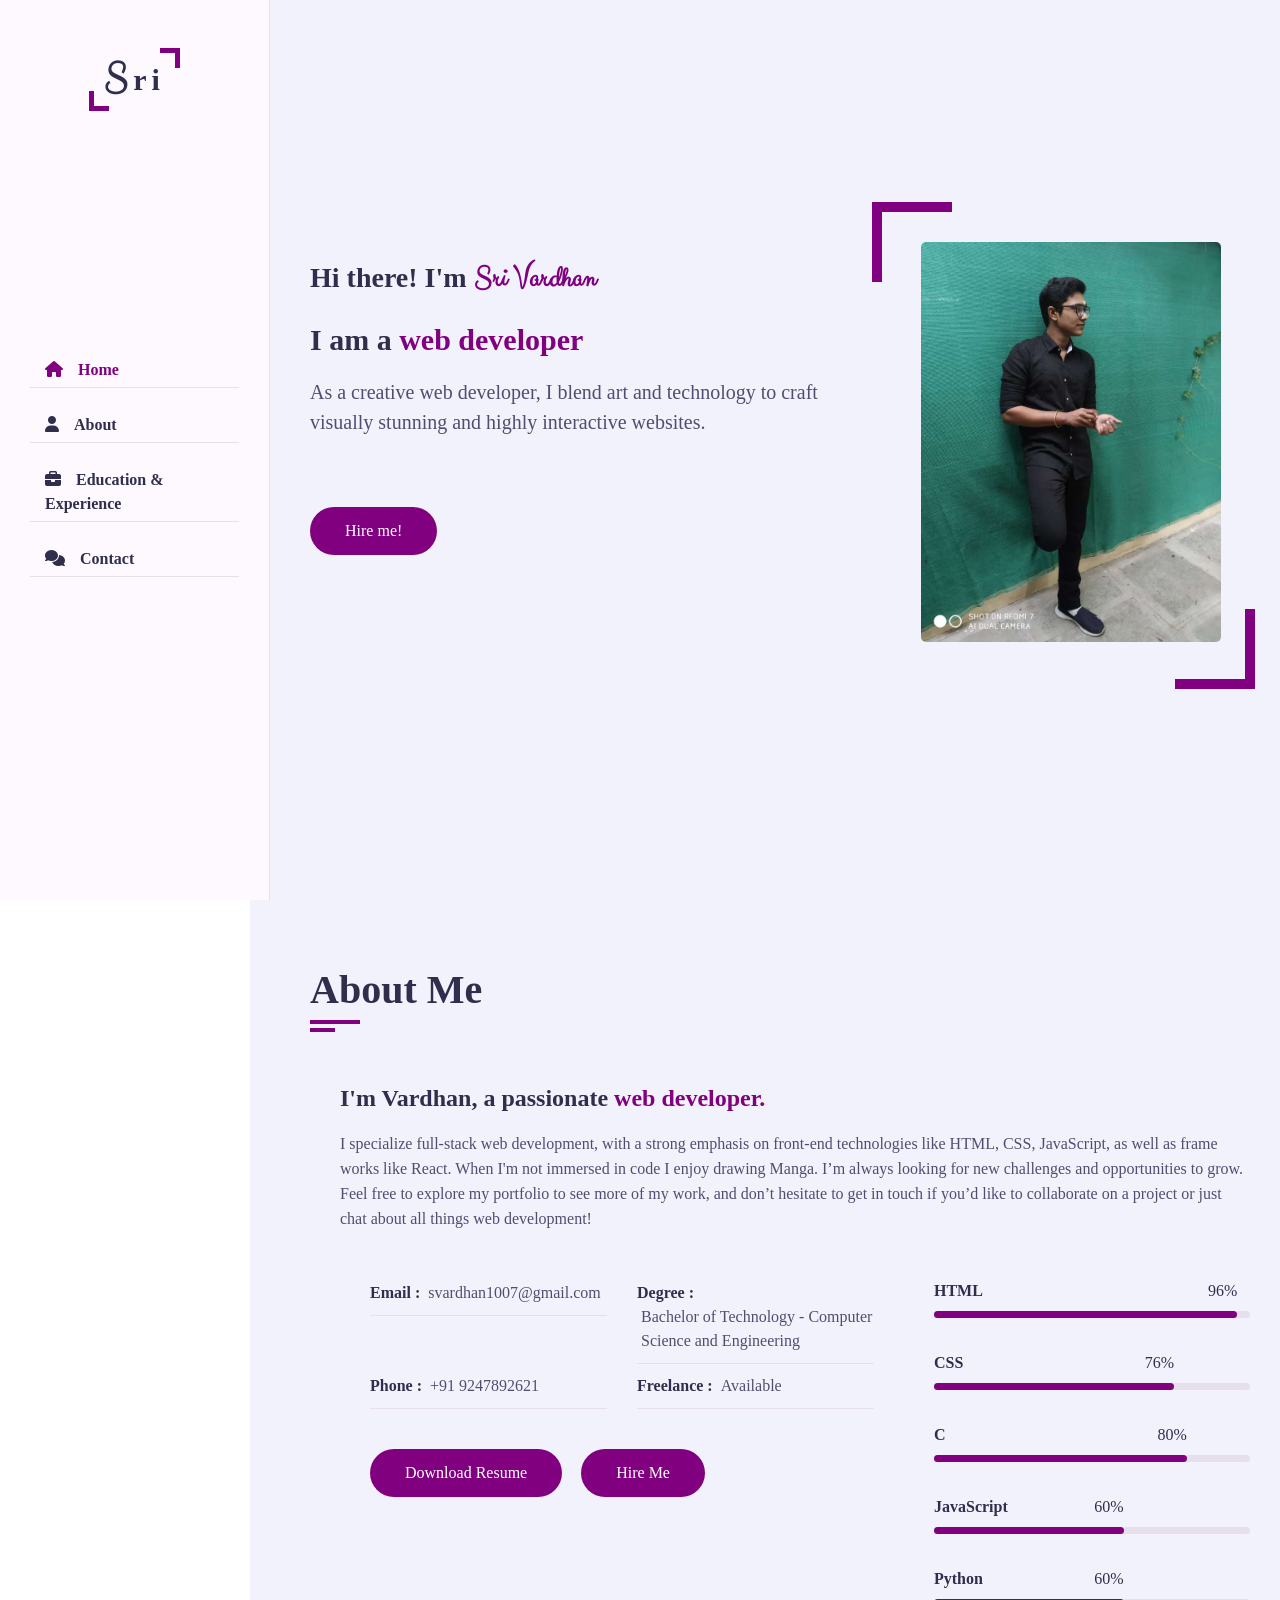
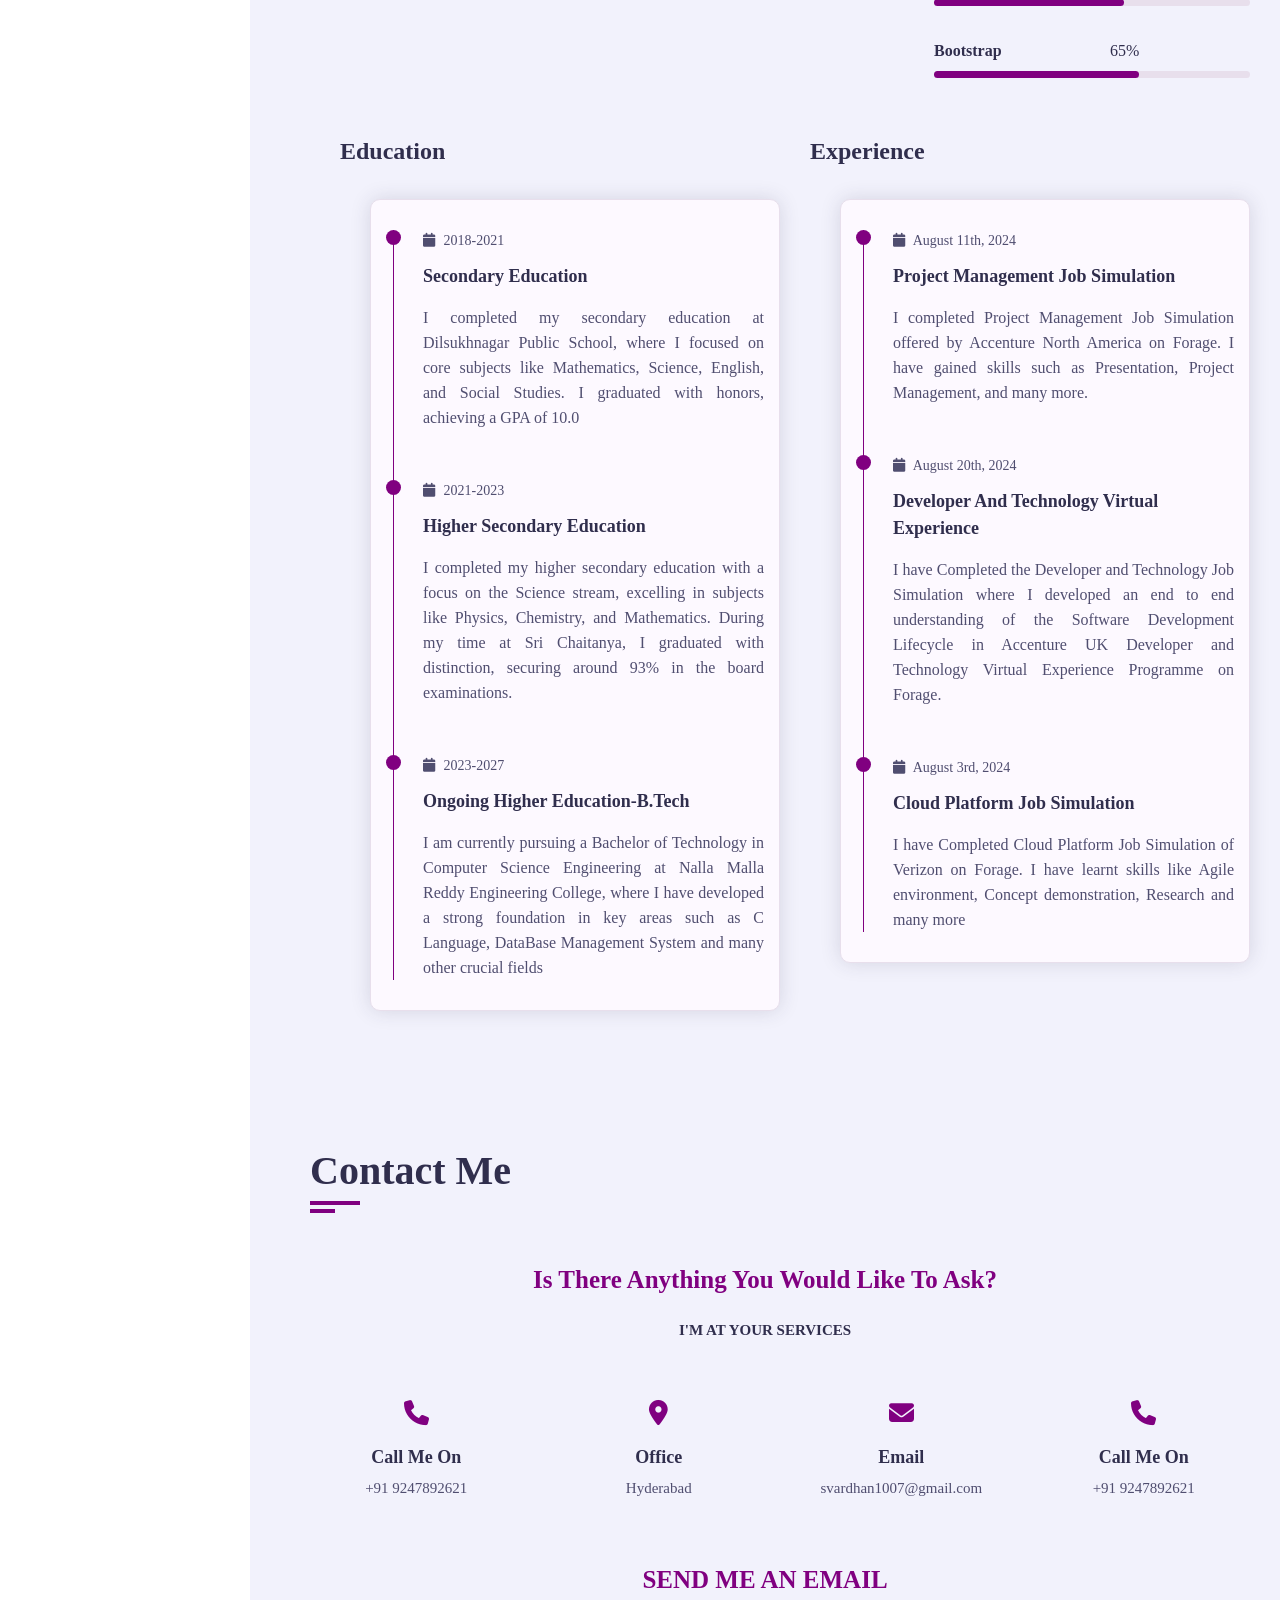
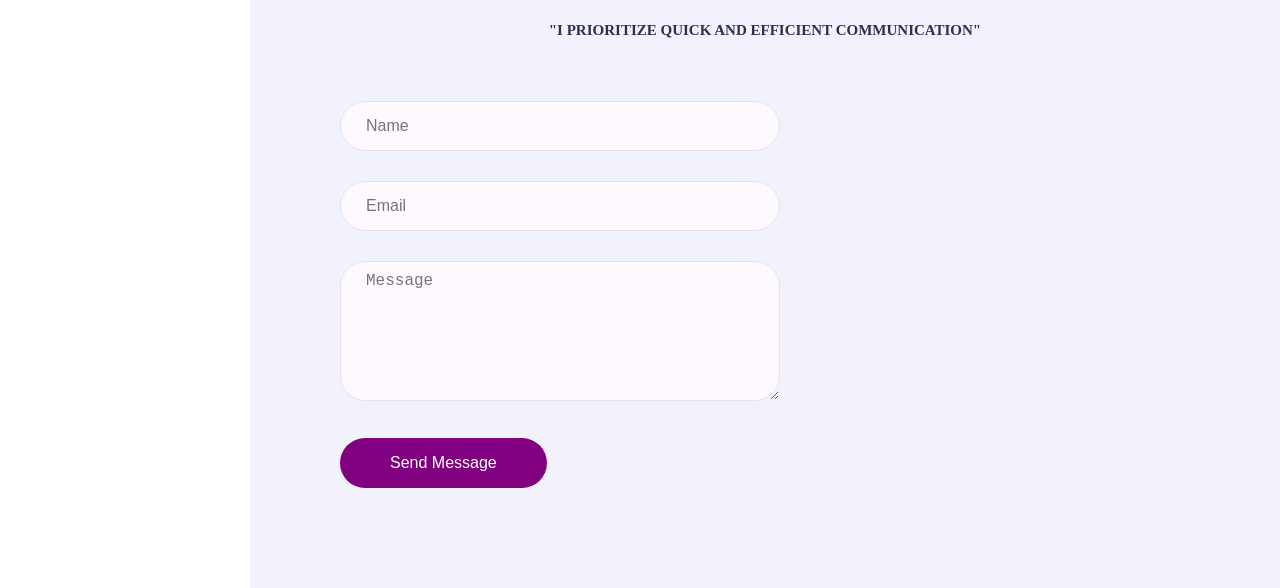
==== index.html @ 0707e0b9 "Update index.html" ====
<!DOCTYPE html>
<html lang="en">
<head>
    <meta charset="UTF-8">
    <meta name="viewport" content="width=device-width, initial-scale=1.0">
    <link rel="stylesheet" href="style.css">
    <link rel="stylesheet" href="color-1.css">
    <link rel="stylesheet" href="style-switcher.css">
    <link rel="stylesheet" href="https://cdnjs.cloudflare.com/ajax/libs/font-awesome/6.6.0/css/all.min.css">
    <title>Document</title>
</head>
<body>
    <div class="main-container">
        <div class="aside">
            <div class="logo">
                <a href="#"><span>S</span>ri</a>
            </div>
            <div class="nav-toggler">
                <span></span>
            </div>
            <ul class="nav">
                <li><a href="#home" class="active"><i class="fa fa-home"></i>Home</a></li>
                <li><a href="about"><i class="fa fa-user"></i>About</a></li>
<!--                 <li><a href="#"><i class="fa fa-list"></i>Services</a></li> -->
                <li><a href="#edu-exp"><i class="fa fa-briefcase"></i>Education & Experience</a></li>
                <li><a href="#contactMe"><i class="fa fa-comments"></i>Contact</a></li>
            </ul>
        </div>
        <div class="main-content">
            <section class="home section ">
                <div class="container">
                    <div class="row">
                        <div class="home-info padd-15">
                            <h3 class="hello">Hi there! I'm <span class="name">Sri Vardhan</span> </h3>
                            <h3 class="my-profession">I am a <span class="typing">web developer</span></h3>
                            <p>As a creative web developer, I blend art and technology to craft visually stunning and highly interactive websites.</p>
                            <a href="#contact" class="btn hire-me">Hire me!</a>
                        </div>
                        <div class="home-img padd-15">
                            <img src="img.jpg.jpeg" alt="">
                        </div>
                    </div>
                </div>
            </section>
            <section class="about section">
                <div class="container">
                    <div class="row">
                        <div class="section-title padd-15">
                            <h2>About Me</h2>
                        </div>
                    </div>
                    <div class="row">
                        <div class="about-content padd-15">
                            <div class="row">
                                <div class="about-text padd-15">
                                    <h3>I'm Vardhan, a passionate <span>web developer.</span></h3> 
                                    <p>I specialize full-stack web development, with a strong emphasis on front-end technologies like HTML, CSS, JavaScript, as well as frame works like React. When I'm not immersed in code I enjoy drawing Manga. I’m always looking for new challenges and opportunities to grow. Feel free to explore my portfolio to see more of my work, and don’t hesitate to get in touch if you’d like to collaborate on a project or just chat about all things web development!</p>
                                </div>
                            </div>
                            <div class="row">
                                <div class="personal-info padd-15">
                                    <div class="row">
                                        <div class="info-item padd-15">
                                            <p>Email : <span>svardhan1007@gmail.com</span></p>
                                        </div>
                                        <div class="info-item padd-15">
                                            <p>Degree : <span>Bachelor of Technology - Computer Science and Engineering</span></p>
                                        </div>
                                        <div class="info-item padd-15">
                                            <p>Phone : <span>+91 9247892621</span></p>
                                        </div>
                                        <div class="info-item padd-15">
                                            <p>Freelance : <span>Available</span></p>
                                        </div>
                                    </div>
                                    <div class="row">
                                        <div class="buttons padd-15">
                                            <a href="#" class="btn">Download Resume</a>
                                            <a href="#contact" class="btn hire-me">Hire Me</a>
                                        </div>
                                    </div>
                                </div>
                                <div class="skills padd-15">
                                    <div class="row">
                                        <div class="skill-item padd-15">
                                            <h5>HTML</h5>
                                            <div class="progress">
                                                <div class="progress-in" style="width: 96%">
                                                    <div class="skill-percent">96%</div>
                                                </div>
                                            </div>
                                        </div>
                                        <div class="skill-item padd-15">
                                            <h5>CSS</h5>
                                            <div class="progress">
                                                <div class="progress-in" style="width: 76%;">
                                                    <div class="skill-percent">76%</div>
                                                </div>
                                            </div>
                                        </div>
                                        <div class="skill-item padd-15">
                                            <h5>C</h5>
                                            <div class="progress">
                                                <div class="progress-in" style="width: 80%;">
                                                    <div class="skill-percent">80%</div>
                                                </div>
                                            </div>
                                        </div>
                                        <div class="skill-item padd-15">
                                            <h5>JavaScript</h5>
                                            <div class="progress">
                                                <div class="progress-in" style="width: 60%;">
                                                    <div class="skill-percent">60%</div>
                                                </div>
                                            </div>
                                        </div>
                                        <div class="skill-item padd-15">
                                            <h5>Python</h5>
                                            <div class="progress">
                                                <div class="progress-in" style="width: 60%;">
                                                    <div class="skill-percent">60%</div>
                                                </div>
                                            </div>
                                        </div>
                                        <div class="skill-item padd-15">
                                            <h5>Bootstrap</h5>
                                            <div class="progress">
                                                <div class="progress-in" style="width: 65%;">
                                                    <div class="skill-percent">65%</div>
                                                </div>
                                            </div>
                                        </div>
                                    </div>
                                </div>
                            </div>
                            <section id = "edu-exp">
                            <div class="row">
                                <div class="education padd-15">
                                    <h3 class="title">Education</h3>
                                    <div class="row">
                                        <div class="timeline-box padd-15">
                                            <div class="timeline shadow-dark">
                                                <div class="timeline-item">
                                                    <div class="circle-dot"></div>
                                                    <h3 class="timeline-date">
                                                        <i class="fa fa-calendar"></i> 2018-2021
                                                    </h3>
                                                    <h4 class="timeline-title"> Secondary Education</h4>
                                                    <p class="timeline-text">
                                                        I completed my secondary education at Dilsukhnagar Public School, where I focused on core subjects like Mathematics, Science, English, and Social Studies. I graduated with honors, achieving a GPA of 10.0
                                                    </p>
                                                </div>
                                                <div class="timeline-item">
                                                    <div class="circle-dot"></div>
                                                    <h3 class="timeline-date">
                                                        <i class="fa fa-calendar"></i> 2021-2023
                                                    </h3>
                                                    <h4 class="timeline-title">Higher Secondary Education</h4>
                                                    <p class="timeline-text">
                                                        I completed my higher secondary education with a focus on the Science stream, excelling in subjects like Physics, Chemistry, and Mathematics. During my time at Sri Chaitanya, I graduated with distinction, securing around 93% in the board examinations.
                                                    </p>
                                                </div>
                                                <div class="timeline-item">
                                                    <div class="circle-dot"></div>
                                                    <h3 class="timeline-date">
                                                        <i class="fa fa-calendar"></i> 2023-2027
                                                    </h3>
                                                    <h4 class="timeline-title">Ongoing Higher Education-B.Tech</h4>
                                                    <p class="timeline-text">I am currently pursuing a Bachelor of Technology in Computer Science Engineering at Nalla Malla Reddy Engineering College, where I have developed a strong foundation in key areas such as C Language, DataBase Management System and many other crucial fields</p>
                                                </div>
                                            </div>
                                        </div>
                                    </div>
                                </div>
                                <div class="experience padd-15">
                                    <h3 class="title">Experience</h3>
                                    <div class="row">
                                        <div class="timeline-box padd-15">
                                            <div class="timeline shadow-dark">
                                                <div class="timeline-item">
                                                    <div class="circle-dot"></div>
                                                    <h3 class="timeline-date">
                                                        <i class="fa fa-calendar"></i> August 11th, 2024
                                                    </h3>
                                                    <h4 class="timeline-title"> Project Management Job Simulation</h4>
                                                    <p class="timeline-text">
                                                        I completed Project Management Job Simulation offered by Accenture North America on Forage. I have gained skills such as Presentation, Project Management, and many more.
                                                    </p>
                                                </div>
                                                <div class="timeline-item">
                                                    <div class="circle-dot"></div>
                                                    <h3 class="timeline-date">
                                                        <i class="fa fa-calendar"></i> August 20th, 2024
                                                    </h3>
                                                    <h4 class="timeline-title"> Developer and Technology Virtual Experience</h4>
                                                    <p class="timeline-text">
                                                        I have Completed the Developer and Technology Job Simulation where I developed an end to end understanding of the Software Development Lifecycle in Accenture UK Developer and Technology Virtual Experience Programme on Forage.
                                                    </p>
                                                </div>
                                                <div class="timeline-item">
                                                    <div class="circle-dot"></div>
                                                    <h3 class="timeline-date">
                                                        <i class="fa fa-calendar"></i> August 3rd, 2024
                                                    </h3>
                                                    <h4 class="timeline-title"> Cloud Platform Job Simulation</h4>
                                                    <p class="timeline-text">
                                                        I have Completed Cloud Platform Job Simulation of Verizon on Forage. I have learnt skills like Agile environment, Concept demonstration, Research and many more
                                                    </p>
                                                </div>
                                            </div>
                                        </div>
                                    </div>
                                </div>
                            </div>
                        </section>
                    </div>
                </div>
            </div>
        </section>
            <section id = "contactMe" class="contact section">
                <div class="container">
                    <div class="row">
                        <div class="section-title padd-15">
                            <h2>Contact Me</h2>
                        </div>
                    </div>
                    <h3 class="contact-title padd-15">Is There Anything You Would Like To Ask?</h3>
                    <h4 class="contact-sub-title padd-15">I'M AT YOUR SERVICES</h4>
                    <div class="row">
                        <div class="contact-info-item">
                            <div class="icon"><i class="fa fa-phone"></i></div>
                            <h4>Call Me On</h4>
                            <p>+91 9247892621</p>
                        </div>
                        <div class="contact-info-item padd-15">
                            <div class="icon"><i class="fa fa-map-marker-alt"></i></div>
                            <h4>Office</h4>
                            <p>Hyderabad</p>
                        </div>
                        <div class="contact-info-item padd-15">
                            <div class="icon"><i class="fa fa-envelope"></i></div>
                            <h4>Email</h4>
                            <p>svardhan1007@gmail.com</p>
                        </div>
                        <div class="contact-info-item padd-15">
                            <div class="icon"><i class="fa fa-phone"></i></div>
                            <h4>Call Me On</h4>
                            <p>+91 9247892621</p>
                        </div>
                    </div>
                    <h3 class="contact-title padd-15">SEND ME AN EMAIL</h3>
                    <h4 class="contact-sub-title padd-15">"I PRIORITIZE QUICK AND EFFICIENT COMMUNICATION"</h4>
                    <div class="row">
                        <div class="contact-form padd-15">
                            <div class="row">
                                <div class="form-item col-6 padd-15">
                                    <div class="form-group">
                                        <input type="text" class="form-control" placeholder="Name">
                                    </div>
                                </div>
                            </div>
                            <div class="row">
                                <div class="form-item col-6 padd-15">
                                    <div class="form-group">
                                        <input type="email" class="form-control" placeholder="Email">
                                    </div>
                                </div>
                            </div>
                            <div class="row">
                                <div class="form-item col-6 padd-15">
                                    <div class="form-group">
                                        <textarea name="" class="form-control" placeholder="Message" id=""></textarea>
                                    </div>
                                </div>
                            </div>
                            <div class="row">
                                <div class="form-item col-6 padd-15">
                                    <button type="submit" class="btn">Send Message</button>
                                </div>
                            </div>
                        </div>
                    </div>
                </div>
            </section>
        </div>
    </div>
<!--     <div class="style-switcher">
        <div class="style-switcher-toggler s-icon">
            <i class="fas fa-cog fa-spin"></i>
        </div>
        <div class="day-night s-icon">
            <i class="fas fa-moon"></i>
        </div>
        <h4>Theme Colors</h4>
        <div class="colors">
            <span class="color-1" onclick="setActiveStyle('color-1')"></span>
            <span class="color-2" onclick="setActiveStyle('color-2')"></span>
            <span class="color-3" onclick="setActiveStyle('color-3')"></span>
            <span class="color-4" onclick="setActiveStyle('color-4')"></span>
            <span class="color-5" onclick="setActiveStyle('color-5')"></span>
        </div>
    </div> -->
</body>
</html>
---- style.css ----
@import url('https://fonts.googleapis.com/css2?family=Clicker+Script&family=Poppins:ital,wght@0,100;0,200;0,300;0,400;0,500;0,600;0,700;0,800;0,900;1,100;1,200;1,300;1,400;1,500;1,600;1,700;1,800;1,900&display=swap');
:root
{
    --bg-black-900: #f2f2fc;
    --bg-black-100:#fdf9ff;
    --bg-black-50:#e8dfec;
    --text-black-900:#302e4d;
    --text-black-700:#504e70;
}
body{
    margin: 0;
    padding: 0;
    line-height: 1.5;
    font-size: 16px;
    font-family: 'poppins' sans-serif;
}
*{
    margin: 0;
    padding: 0;
    outline:none;
    text-decoration: none;
    box-sizing: border-box;
}
::before,::after{
    box-sizing: border-box;
}
ul{
    list-style: none;
}
.section{
    background: var(--bg-black-900);
    min-height: 100vh;
    display: block;
    padding: 0 30px;
    opacity: 1;
}
.hidden{
    display: none !important;
}
.main-content{
    padding-left: 250px;
}
.padd-15{
    padding-left: 15px;
    padding-right: 15px;
}
.container{
    max-width: 1100px;
    width: 100%;
    margin: auto;
}
.section .container{
    padding-top: 60px;
    padding-bottom: 70px;
}
.section-title{
    flex: 0 0 100%;
    max-width: 100%;
    margin-bottom: 60px;
}
.section-title h2{
    font-size: 40px;
    color: var(--text-black-900);
    font-weight: 700;
    position:relative;
}
.section-title h2::before{
    content: '';
    height: 4px;
    width: 50px;
    background-color: var(--skin-color);
    position: absolute;
    top: 100%;
    left: 0;
}
.section-title h2::after{
    content: '';
    height: 4px;
    width: 25px;
    background-color: var(--skin-color);
    position: absolute;
    top: 100%;
    left: 0;
    margin-top: 8px;

}
.row{
    display: flex;
    flex-wrap: wrap;
    margin-left: 15px;
    margin-right: -15px;
    position: relative;
}
.btn{
    font-size: 16px;
    font-weight: 500;
    padding: 12px 35px;
    color: white;
    border-radius: 40px;
    display: inline-block;
    white-space: nowrap;
    border: none;
    background: var(--skin-color);
    transition: all 0.3s ease;
}
.btn:hover{
    transform: scale(1.05);
}
.shadow-dark{
    box-shadow: 0 0 20px rgba(48,46,77 ,0.15);
}
.aside{
    width: 270px;
    background: var(--bg-black-100);
    position: fixed;
    left: 0;
    top: 0;
    padding: 30px;
    height: 100%;
    border-right: 1px solid var(--bg-black-50);
    display: flex;
    justify-content: center;
    align-items: center;
    z-index: 10;
}
.aside .logo{
    position: absolute;
    top: 50px;
    font-size: 30px;
    text-transform: capitalize;
}
.aside .logo a{
    color: var(--text-black-900);
    font-weight: 700;
    padding: 15px 15px;
    font-size: 30px;
    letter-spacing: 5px;
    position: relative;
}
.aside .logo a span{
    font-family: 'Clicker Script',cursive;
    font-size: 40px;
}
.aside .logo a::before{
    content: '';
    position: absolute;
    width: 20px;
    height: 20px;
    border-bottom: 5px solid var(--skin-color);
    border-left: 5px solid var(--skin-color);
    bottom: 0;    
    left: 0;
}
.aside .logo a::after{
    content: '';
    position: absolute;
    width: 20px;
    height: 20px;
    border-top: 5px solid var(--skin-color);
    border-right: 5px solid var(--skin-color);
    top: 0;    
    right: 0;
}
.aside .nav-toggler{
    height: 40px;
    width: 45px;
    border: 1px solid var(--bg-black-50);
    cursor: pointer;
    position: fixed;
    left: 300px;
    top: 20px;
    border-radius: 5px;
    background: var(--bg-black-100);
    display: none;
    align-items: center;
    justify-content: center;
}
.aside .nav-toggler span
{
    height: 2px;
    width: 18px;
    background: var(--skin-color);
    display: inline-block;
    position: relative;
}
.aside .nav-toggler span::before{
    content: '';
    height: 2px;
    width: 18px;
    background: var(--skin-color);
    position: absolute;
    top: -6px;
    left: 0;
}
.aside .nav-toggler span::after{
    content: '';
    height: 2px;
    width: 18px;
    background: var(--skin-color);
    position: absolute;
    top: 6px;
    left: 0;
}
.aside .nav{
    margin-top: 50px;
}
.aside .nav li{
    margin-bottom: 20px;
    display: block;
}
.aside .nav li a{
    font-size: 16px;
    font-weight: 600;
    display:block;
    border-bottom: 1px solid var(--bg-black-50);
    color: var(--text-black-900);
    padding: 5px 15px;
}
.aside .nav li a.active{
    color: var(--skin-color);
}
.aside .nav li a i{
    margin-right: 15px;
}
.home{
    min-height: 100vh;
    display: flex;
    color: var(--text-black-900);
}
.home .home-info{
    flex: 0 0 60%;
    max-width: 60%;
}
h3.hello{
    font-size: 28px;
    margin: 15px 0;
}
h3.hello span{
    font-family: 'Clicker Script' , cursive;
    font-size: 30px;
    font-weight: 700;
    color: var(--skin-color);
}
h3.my-profession{
    font-size: 30px;
    margin: 15px 0;
}
.typing{
    color: var(--skin-color);
}
.home-info p{
    margin-bottom: 70px;
    font-size: 20px;
    color: var(--text-black-700);
}
.home .home-img{
    flex: 0 0 40%;
    max-width: 40%;
    text-align: center;
    position: relative;
}
.home-img::after{
    content: '';
    position: absolute;
    height: 80px;
    width: 80px;
    border-bottom: 10px solid var(--skin-color);
    border-right: 10px solid var(--skin-color);
    right: 10px;
    bottom:-40px;
}
.home-img::before{
    content: '';
    position: absolute;
    height: 80px;
    width: 80px;
    border-top: 10px solid var(--skin-color);
    border-left: 10px solid var(--skin-color);
    left: -5px;
    top:-40px;
}
.home .home-img img{
    margin: auto;
    border-radius: 5px;
    height: 400px;
}
.about .about-content{
    flex: 0 0 100%;
    max-width: 100%;
}
.about .about-content .about-text{
    flex: 0 0 100%;
    max-width: 100%;    
}
.about .about-content .about-text h3{
    font-size: 24px;
    margin-bottom: 15px;
    font-weight: 700;
    color: var(--text-black-900);
}
.about .about-content .about-text h3 span{
    color: var(--skin-color);
}
.about .about-content .about-text p{
    font-size: 16px;
    line-height: 25px;
    color: var(--text-black-700);
}
.about .about-content .personal-info{
    flex: 0 0 60%;
    max-width: 60%;
    margin-top: 40px;
}
.about .about-content .personal-info .info-item{
    flex: 0 0 50%;
    max-width: 50%;
}
.about .about-content .personal-info .info-item p{
    font-weight: 600;
    padding: 10px 0;
    font-size: 16px;
    color: var(--text-black-900);
    border-bottom: 1px solid var(--bg-black-50);
}
.about .about-content .personal-info .info-item p span{
    font-weight: 400;
    color: var(--text-black-700);
    margin-left: 4px;
    display: inline-block;
}
.about .about-content .personal-info .buttons{
    margin-top: 30px;
}
.about .about-content .personal-info .buttons .btn{
    margin-right: 15px;
    margin-top: 10px;
}
.about .about-content .skills{
    flex: 0 0 40%;
    max-width: 40%;
    margin-top: 40px;
}
.about .about-content .skills .skill-item{
    flex: 0 0 100%;
    max-width: 100%;
}
.about .about-content .skills .skill-item h5{
    line-height: 40px;
    font-weight: 600;
    font-size: 16px;
    color: var(--text-black-900);
    text-transform: capitalize;
}
.about .about-content .skills .skill-item .progress{
    background-color: var(--bg-black-50);
    height: 7px;
    border-radius: 4px;
    width: 100%;
    position: relative;
} 
.about .about-content .skills .skill-item{
    margin-bottom: 25px;
}.about .about-content .skills .skill-item .progress .progress-in{
    position: absolute;
    left: 0;
    top: 0;
    height: 100%;
    border-radius: 4px;
    background-color: var(--skin-color);
}
.about .about-content .skills .skill-item .skill-percent{
    position:absolute;
    right: 0;
    color: var(--text-black-900);
    top: -40px;
    font-weight: 400;
    line-height: 40px;
}
.about .about-content .education,
.about .about-content .experience{
    flex: 0 0 50%;
    max-width: 50%;
    margin-top: 30px;
}
.about .about-content h3.title{
    font-size: 24px;
    margin-bottom: 30px;
    font-weight: 700;
    color: var(--text-black-900);
}
.about .about-content .timeline-box{
    flex: 0 0 100%;
    max-width: 100%;
}
.about .about-content .timeline{
    background-color: var(--bg-black-100);
    padding: 30px 15px;
    border: 1px solid var(--bg-black-50);
    border-radius: 10px;
    width: 100%;
    position: relative;
}
.about .about-content .timeline .timeline-item{
    position: relative;
    padding-left: 37px;
    padding-bottom: 50px;
}
.about .about-content .timeline .timeline-item:last-child{
    padding-bottom: 0;
}
.about .about-content .timeline .timeline-item::before{
    content:'';
    width: 1px;
    position: absolute;
    height:100%;
    left: 7px;
    top: 0;
    background-color: var(--skin-color);
}
.about .about-content .timeline .circle-dot{
    position: absolute;
    left: 0;
    top: 0;
    height: 15px;
    width: 15px;
    border-radius: 50%;
    background-color: var(--skin-color);
}
.about .about-content .timeline .timeline-date{
    font-weight: 400;
    font-size: 14px;
    margin-bottom: 12px;
    color: var(--text-black-700);
}
.about .about-content .timeline .timeline-date .fa{
    margin-right: 5px;
}
.about .about-content .timeline .timeline-title{
    font-weight: 700;
    font-size: 18px;
    margin-bottom: 15px;
    text-transform: capitalize;
    color: var(--text-black-900);
}
.about .about-content .timeline .timeline-text{
    line-height: 25px;
    font-size: 16px;
    text-align: justify;
    color: var(--text-black-700);
}
.contact-title{
    color: var(--skin-color);
    text-align: center;
    font-size: 25px;
    margin-bottom: 20px;
}
.contact-sub-title{
    color: var(--text-black-900);
    text-align: center;
    font-size: 15px;
    margin-bottom: 60px;
}
.contact .contact-info-item{
    flex: 0 0 25%;
    max-width: 25%;
    text-align: center;
    margin-bottom: 60px;
}
.contact .contact-info-item .icon{
    display: inline-block;
}
.contact .contact-info-item .icon .fa{
    font-size: 25px;
    color: var(--skin-color);
}
.contact .contact-info-item h4{
    font-size: 18px;
    font-weight: 700;
    color: var(--text-black-900);
    text-transform: capitalize;
    margin: 15px 0 5px;
}
.contact .contact-info-item p{
    font-size: 15px;
    line-height: 25px;
    color: var(--text-black-700);
}
.contact .contact-form{
    flex: 0 0 100%;
    max-width: 100%;
}
.contact .contact-form .col-6{
    flex: 0 0 50%;
    max-width: 50%;
}
.contact .contact-form .col-12{
    flex: 0 0 100%;
    max-width: 100%;
    background: red;
}
.contact .contact-form .form-item{
    margin-bottom: 30px;
}
.contact .contact-form .form-item .form-control{
    width: 100%;
    height: 50px;
    border-radius: 25px;
    background: var(--bg-black-100);
    border: 1px solid var(--bg-black-50);
    padding: 10px 25px;
    font-size: 16px;
    color: var(--text-black-700);
    transition: all 0.3s ease;
}
.contact .contact-form .form-item .form-control:focus{
    box-shadow: 0 0 2px rgba(33, 33, 41, 0.15);
}
.contact .contact-form .form-item textarea.form-control{
    height: 140px;
}
.contact .contact-form .btn{
    height: 50px;
    padding: 0 50px;
}
@media(max-width:1199px)
{
    .aside
    {
        left: -270px;
    }
    .main-content
    {
        padding-left: 0;
    }
    .about .about-content .personal-info .info-item p span
    {
        display: block;
        margin-left: 0;
    }
}
@media(max-width:991px)
{
    .contact .contact-info-item,
    .home .home-info
    {
        flex: 0 0 100%;
        max-width: 100%;
    }

    .home .home-img
    {
        display: none;
    }
}
@media (max-width:767px)
{
    .contact .contact-form .col-6,
    .contact .contact-info-item,
    .about .about-content .education,
    .about .about-content .experience,
    .about .about-content .skills,
    .about .about-content .personal-info
    {
        flex: 0 0 100%;
        max-width: 100%;
    }
}
---- color-1.css ----
:root{
    --skin-color: purple;
}
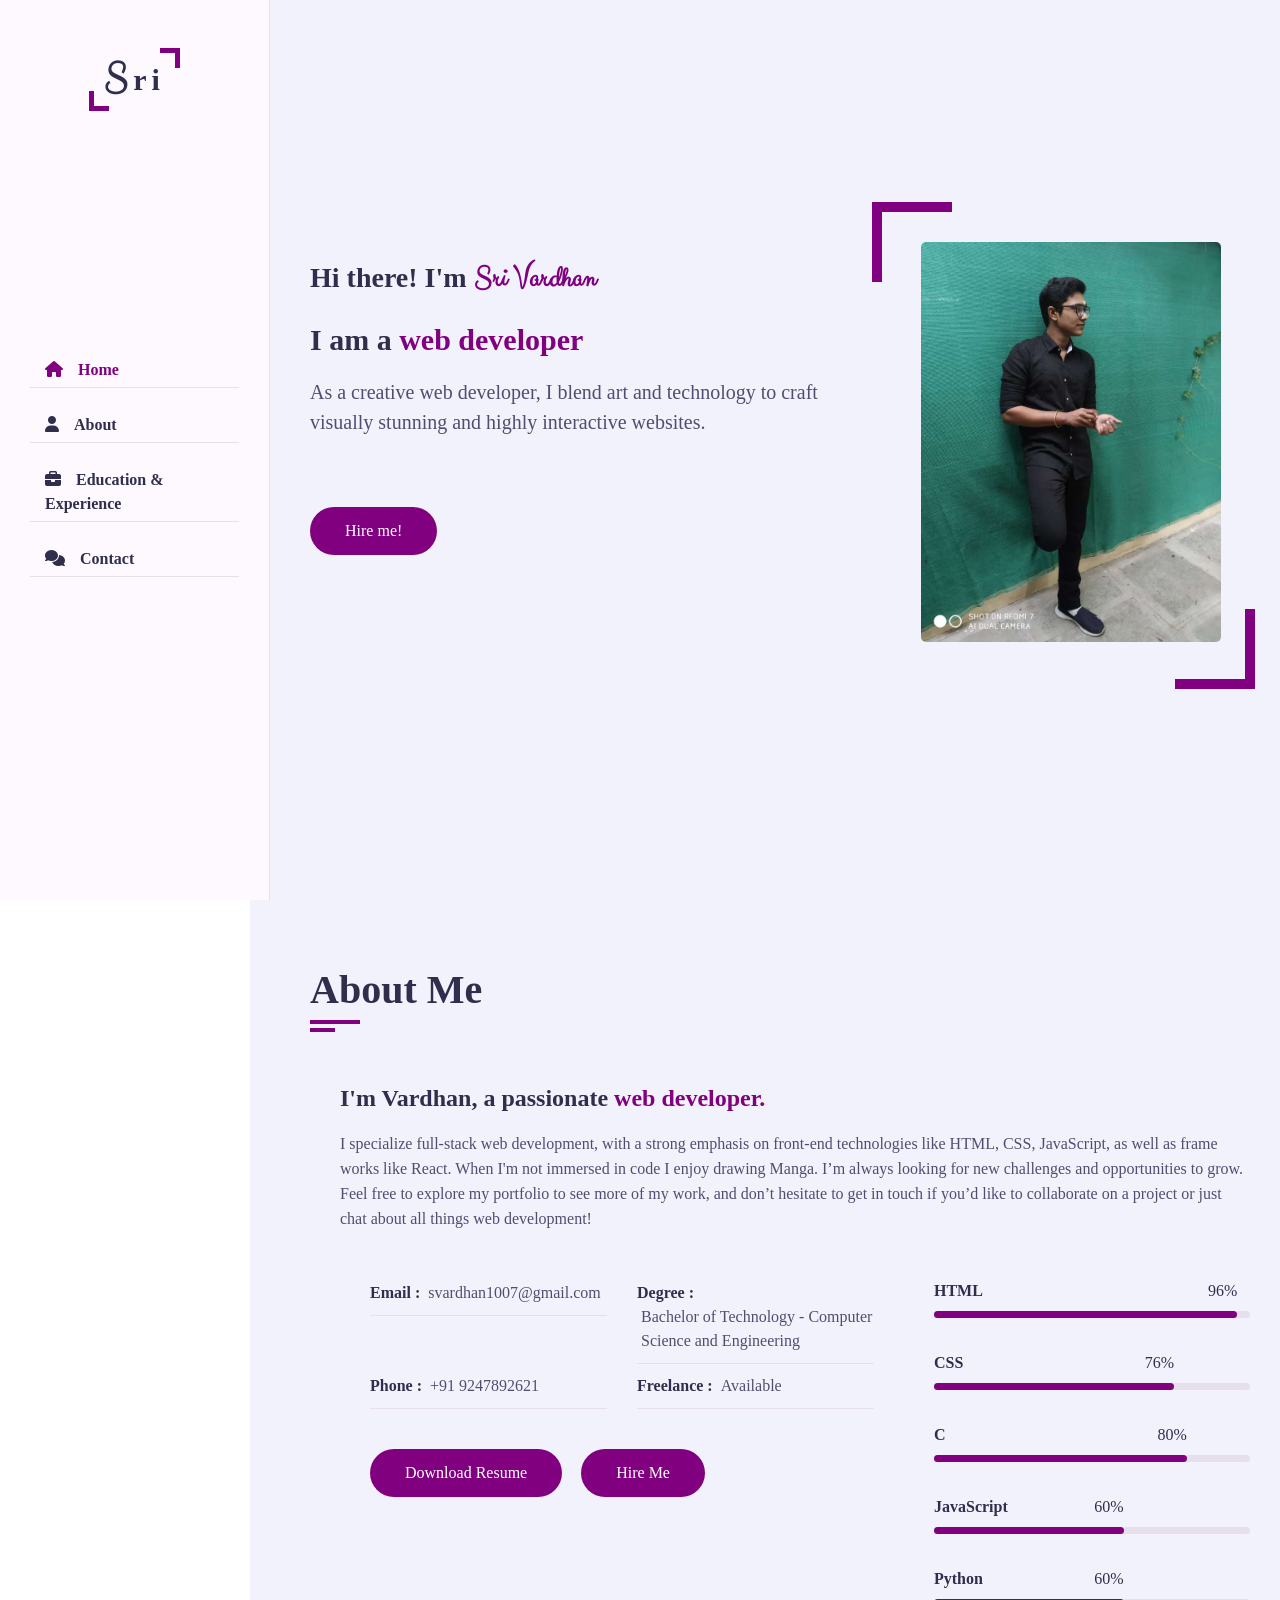
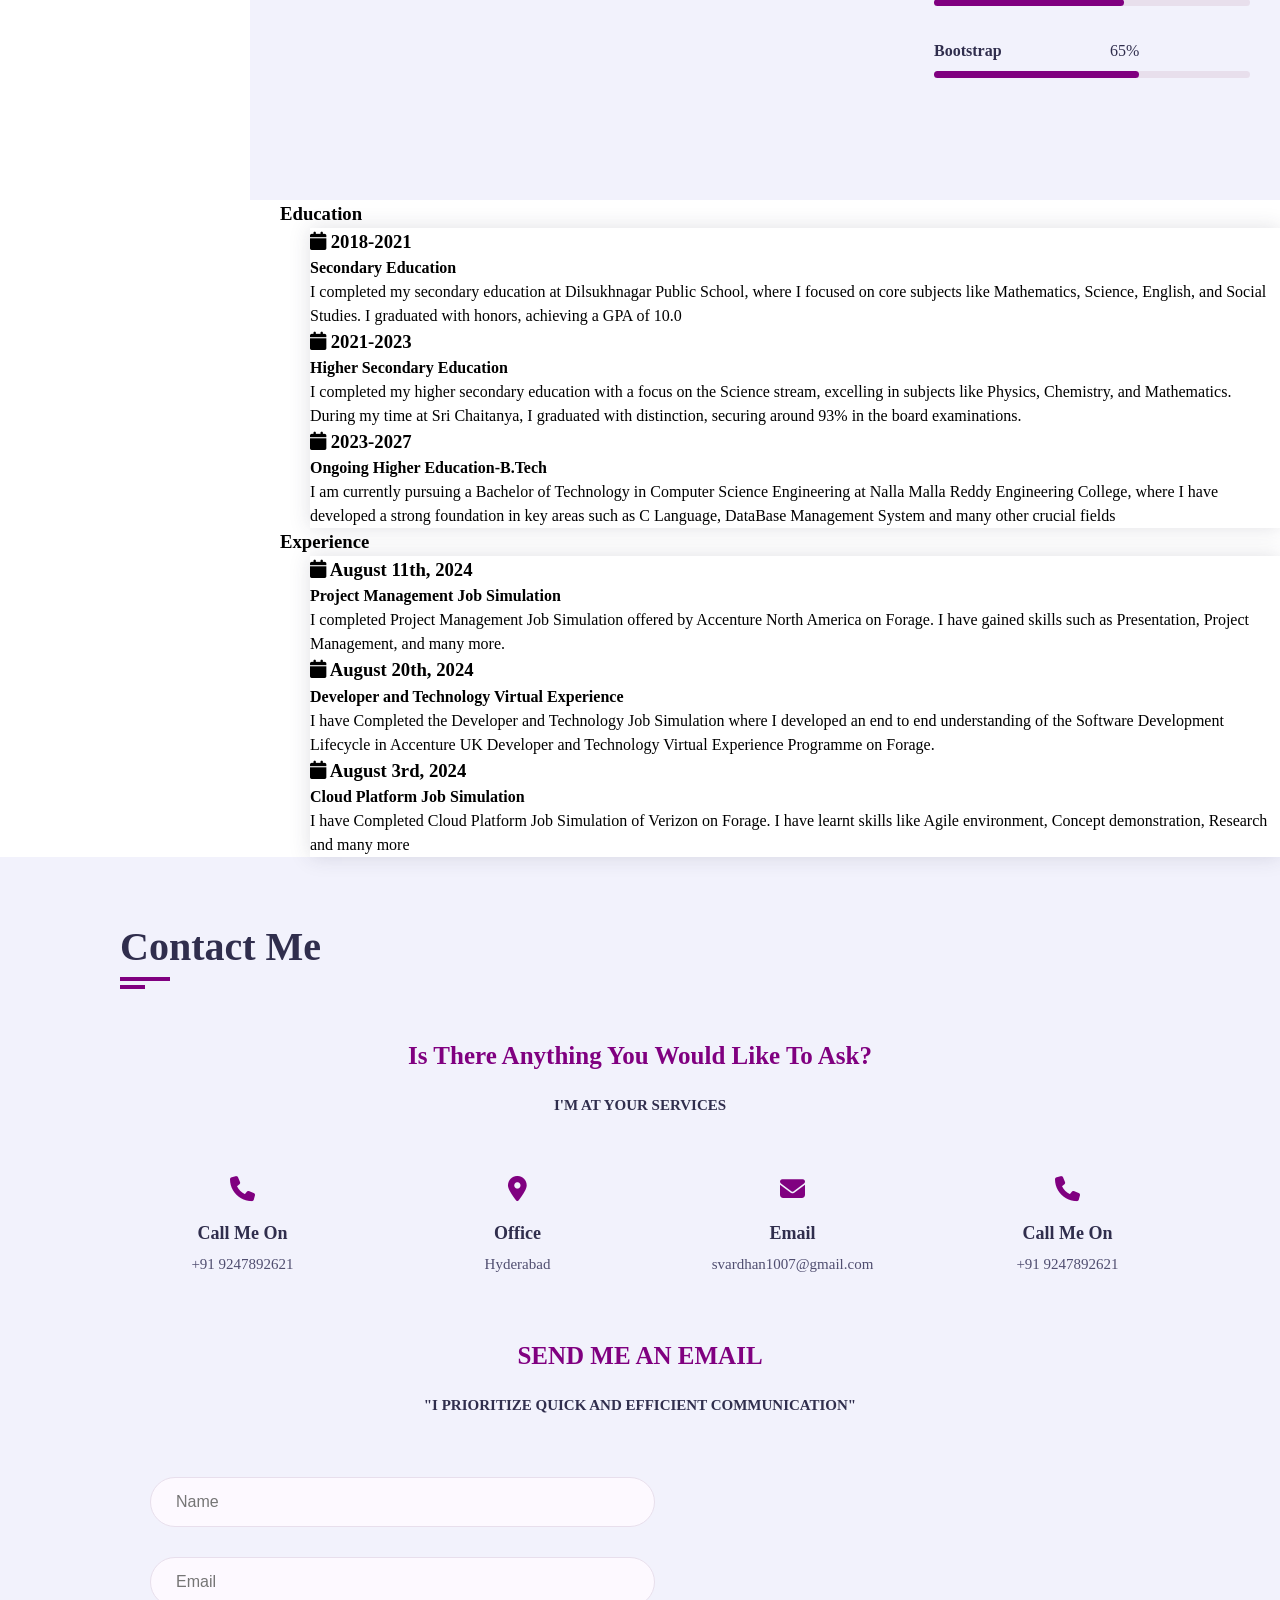
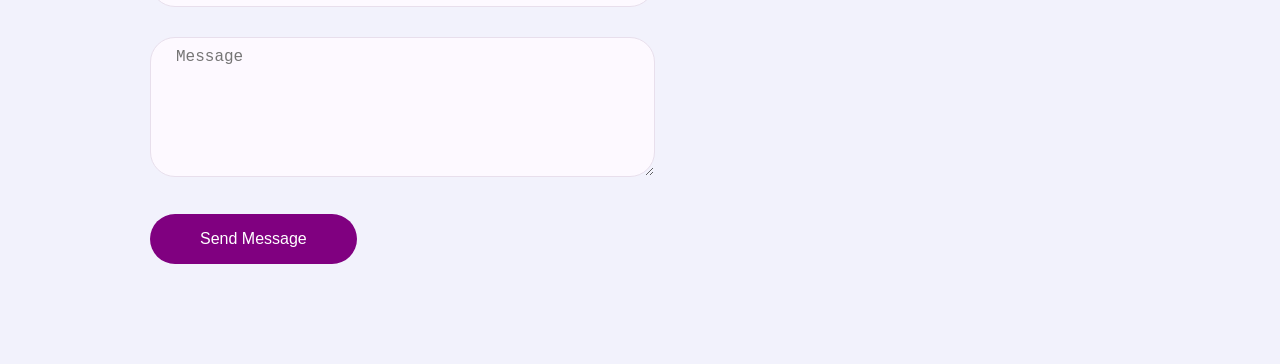
==== commit 5d40c146: "Update index.html" ====
--- a/index.html
+++ b/index.html
@@ -27,7 +27,7 @@
             </ul>
         </div>
         <div class="main-content">
-            <section class="home section ">
+            <section id = "home" class="home section ">
                 <div class="container">
                     <div class="row">
                         <div class="home-info padd-15">
@@ -42,7 +42,7 @@
                     </div>
                 </div>
             </section>
-            <section class="about section">
+            <section id = "about" class="about section">
                 <div class="container">
                     <div class="row">
                         <div class="section-title padd-15">
@@ -133,6 +133,7 @@
                                     </div>
                                 </div>
                             </div>
+                        </section>
                             <section id = "edu-exp">
                             <div class="row">
                                 <div class="education padd-15">
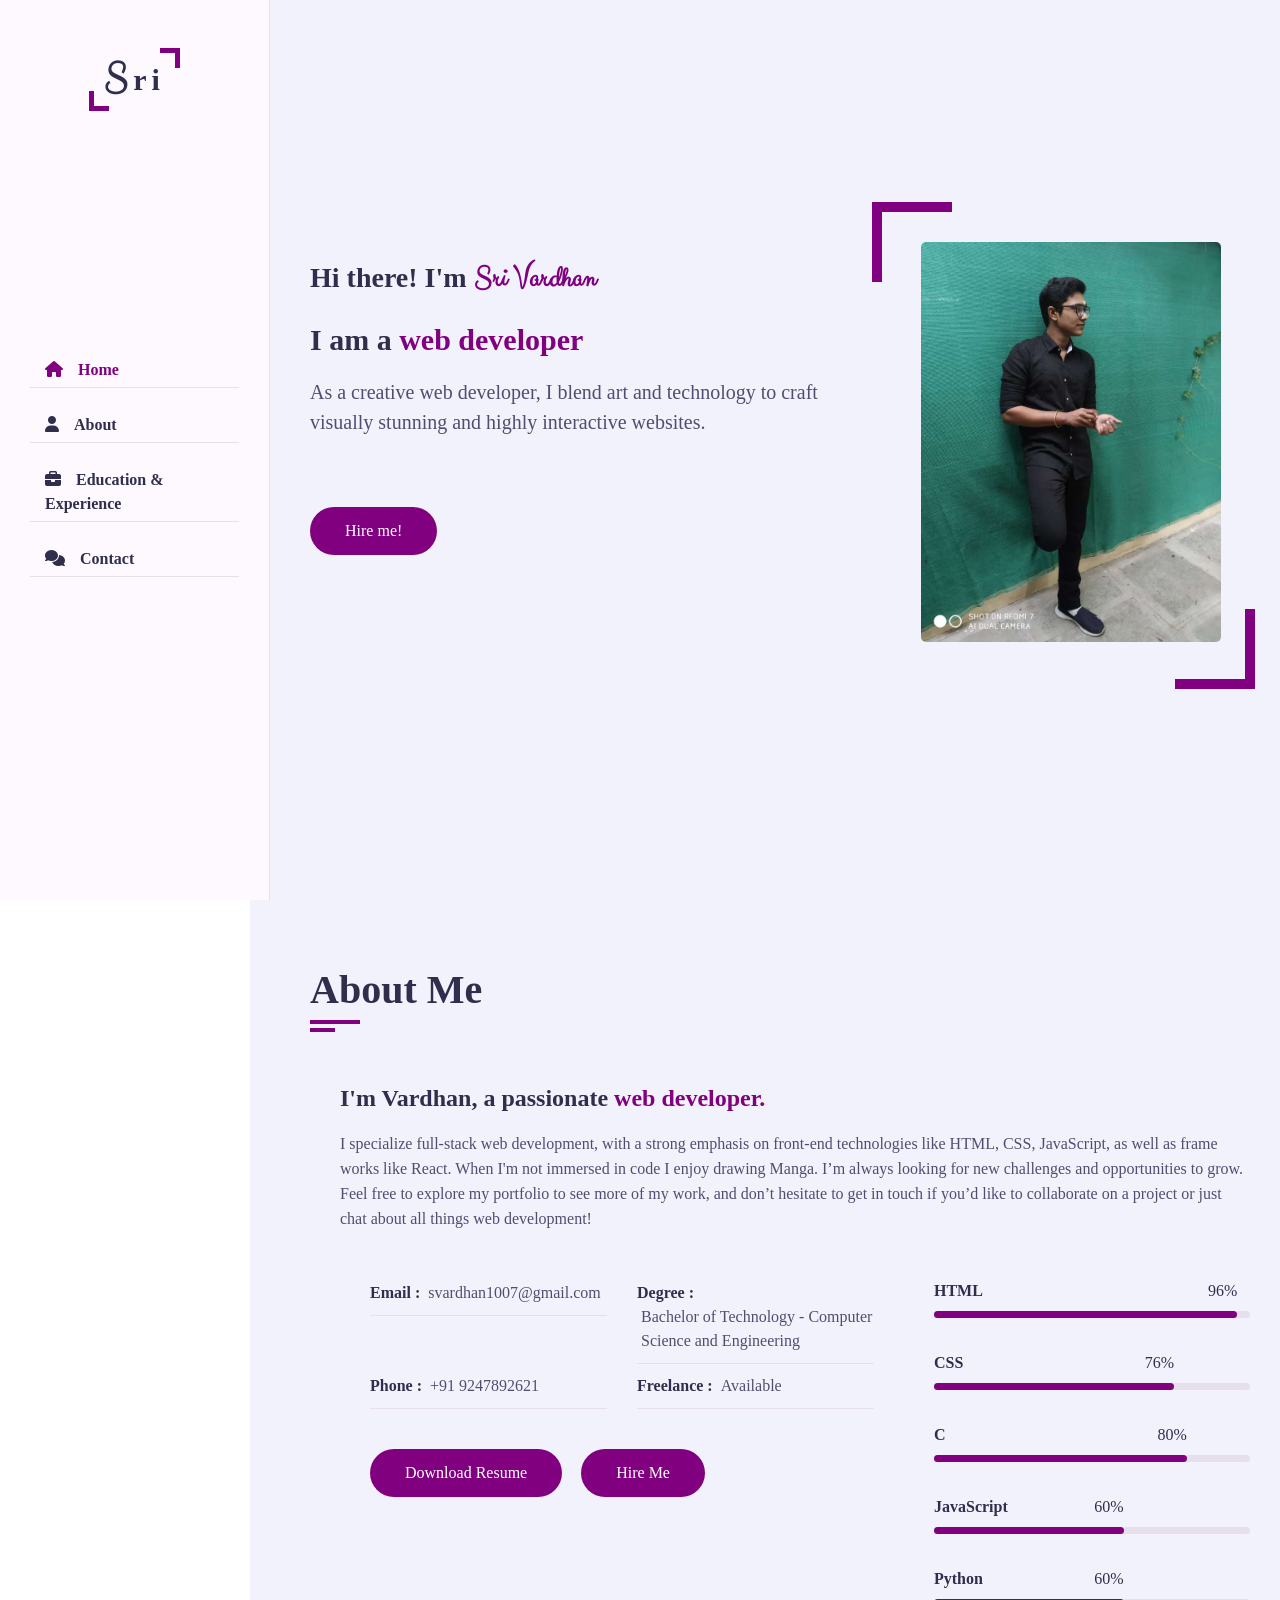
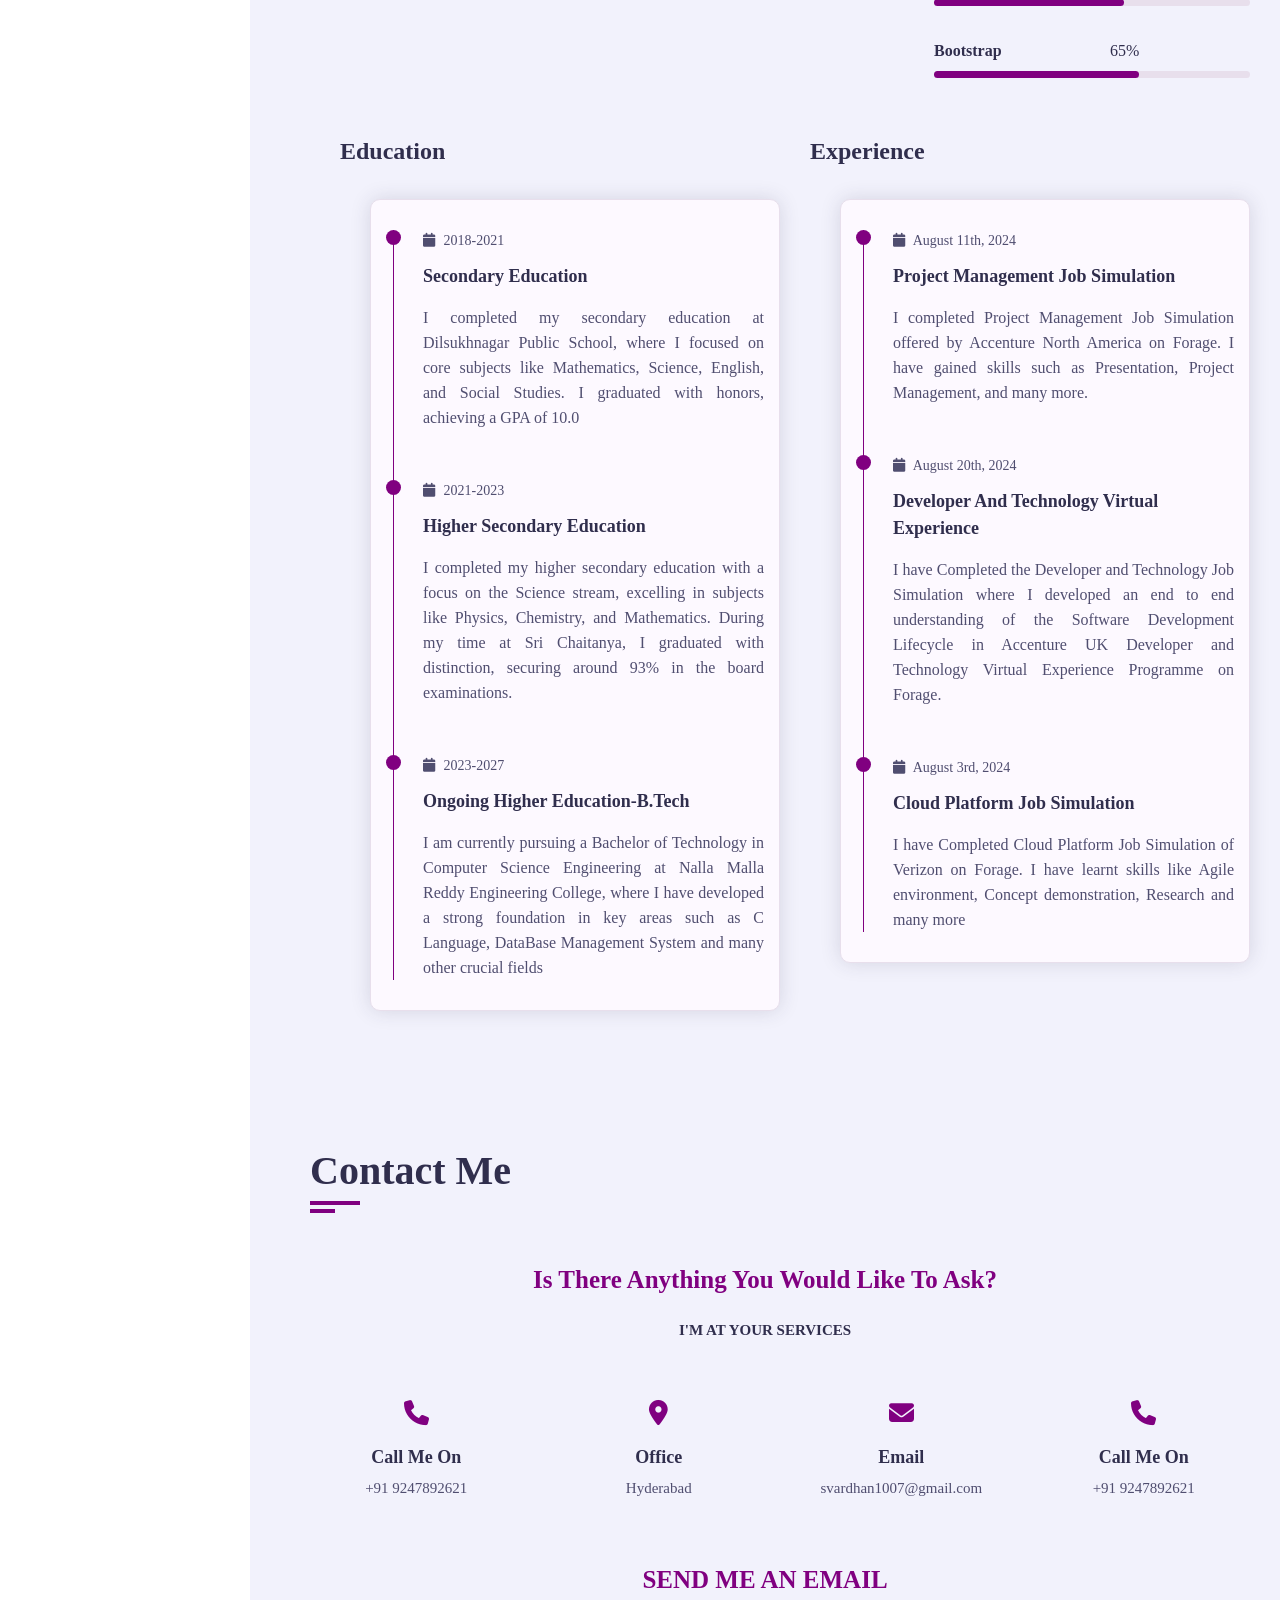
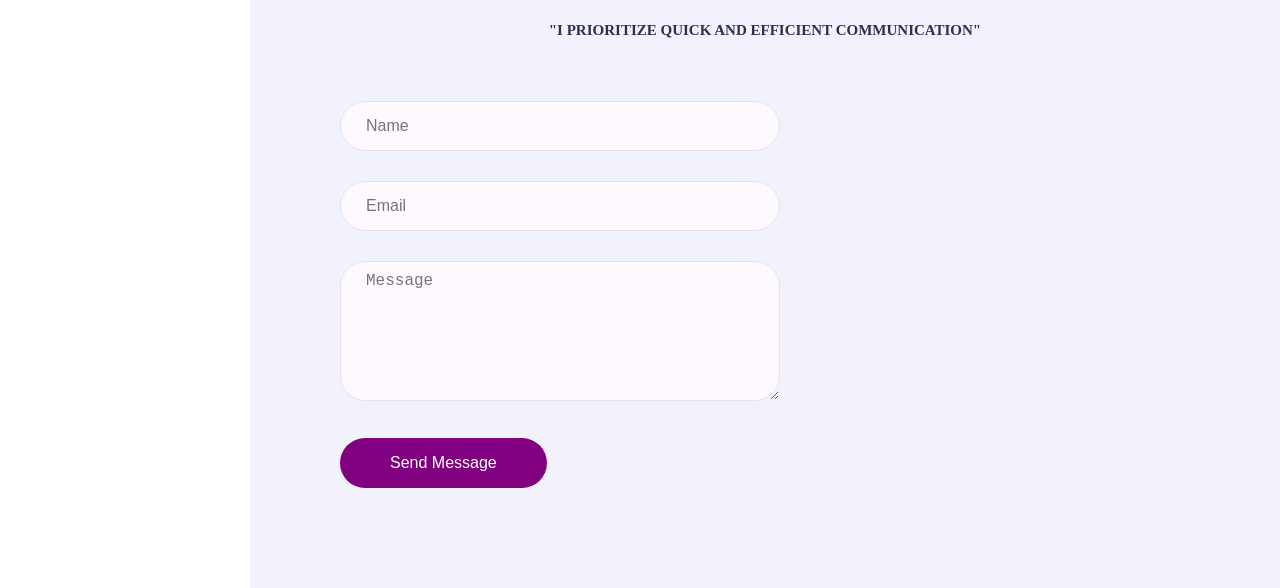
==== commit b6f6ef38: "Update index.html" ====
--- a/index.html
+++ b/index.html
@@ -133,7 +133,6 @@
                                     </div>
                                 </div>
                             </div>
-                        </section>
                             <section id = "edu-exp">
                             <div class="row">
                                 <div class="education padd-15">
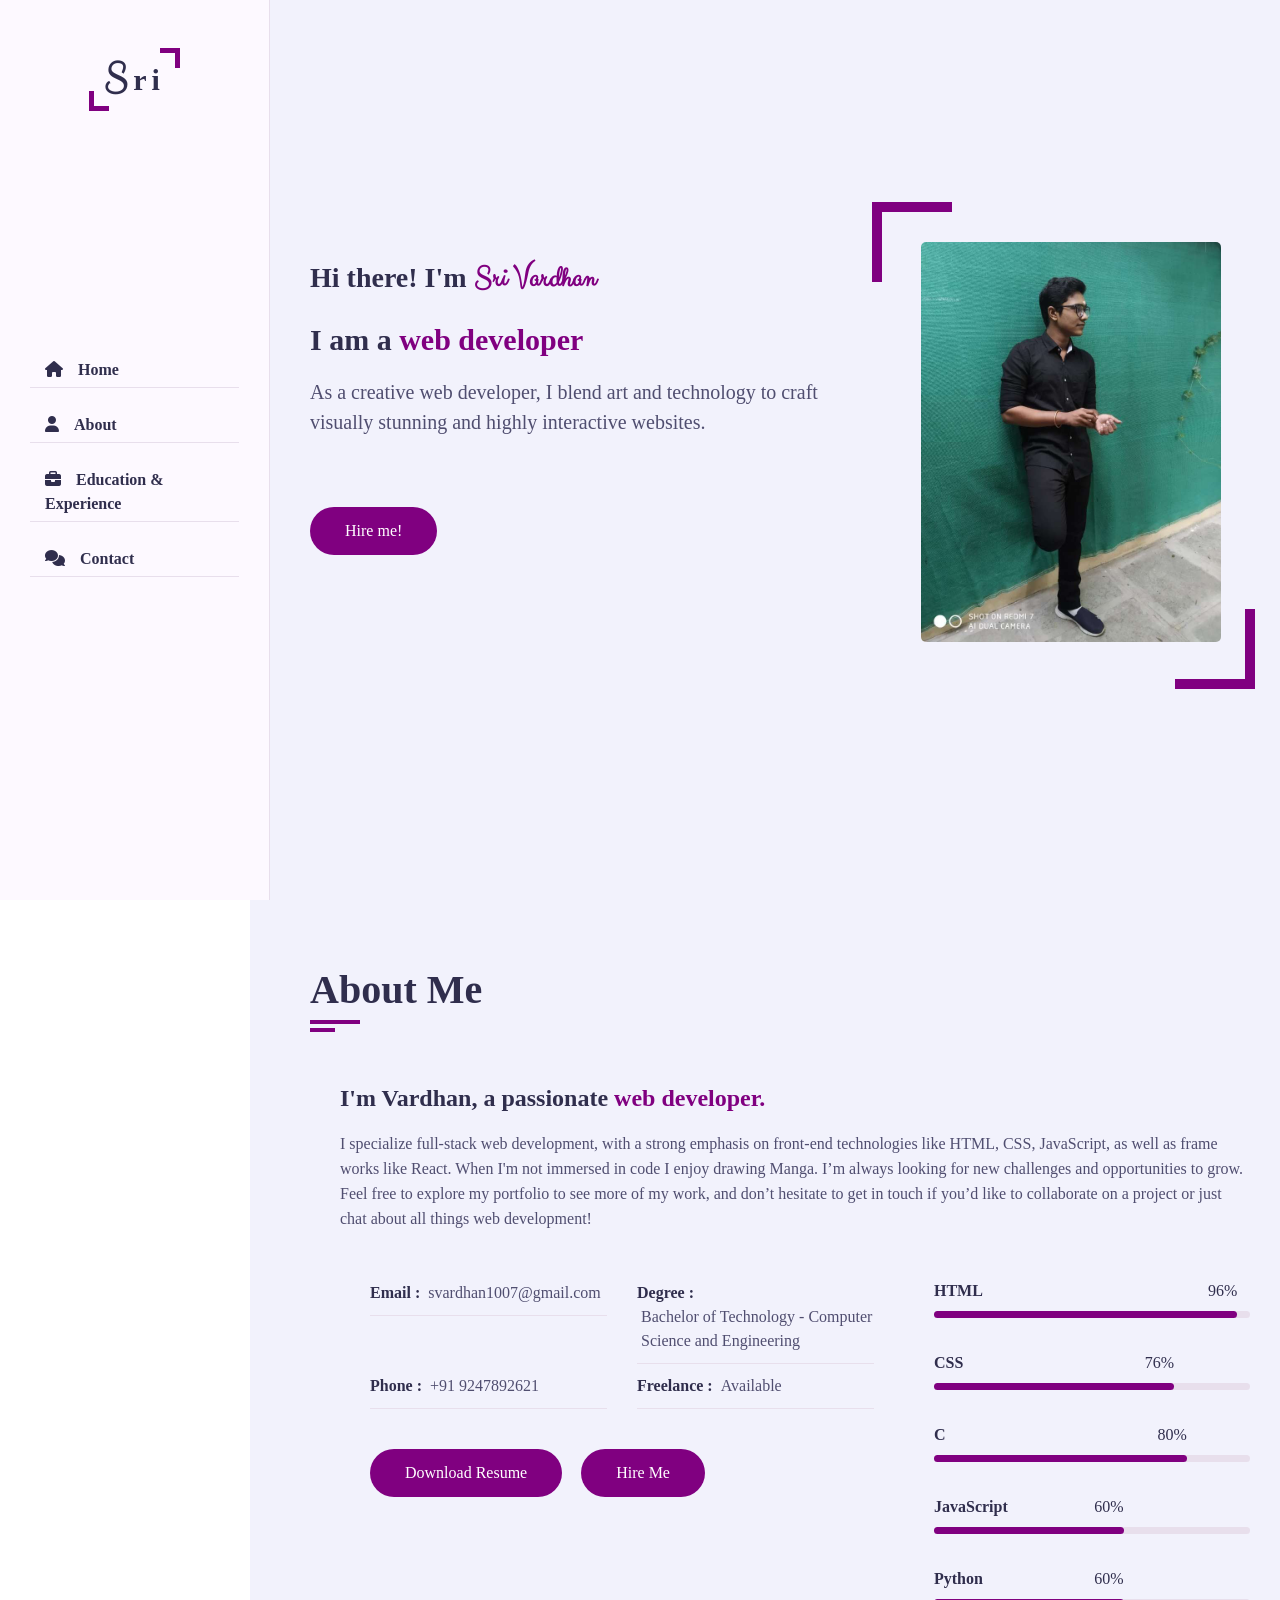
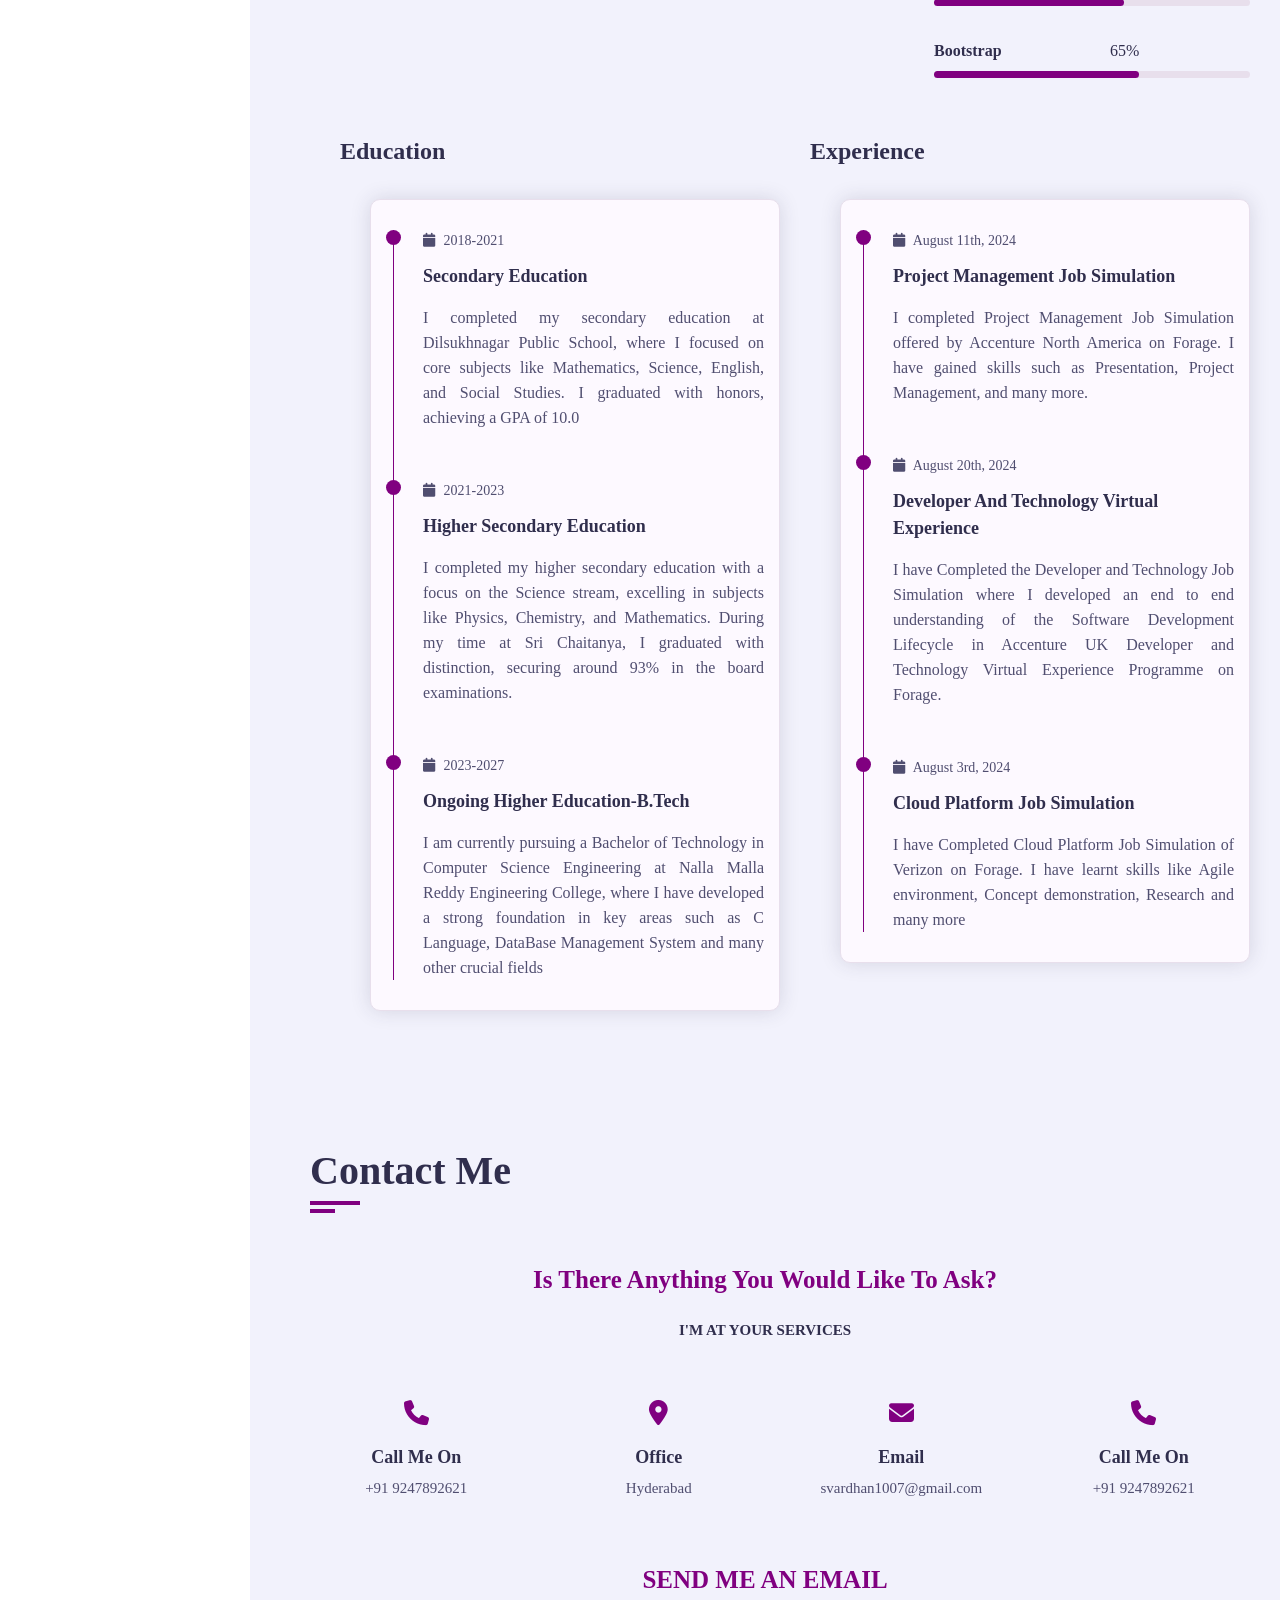
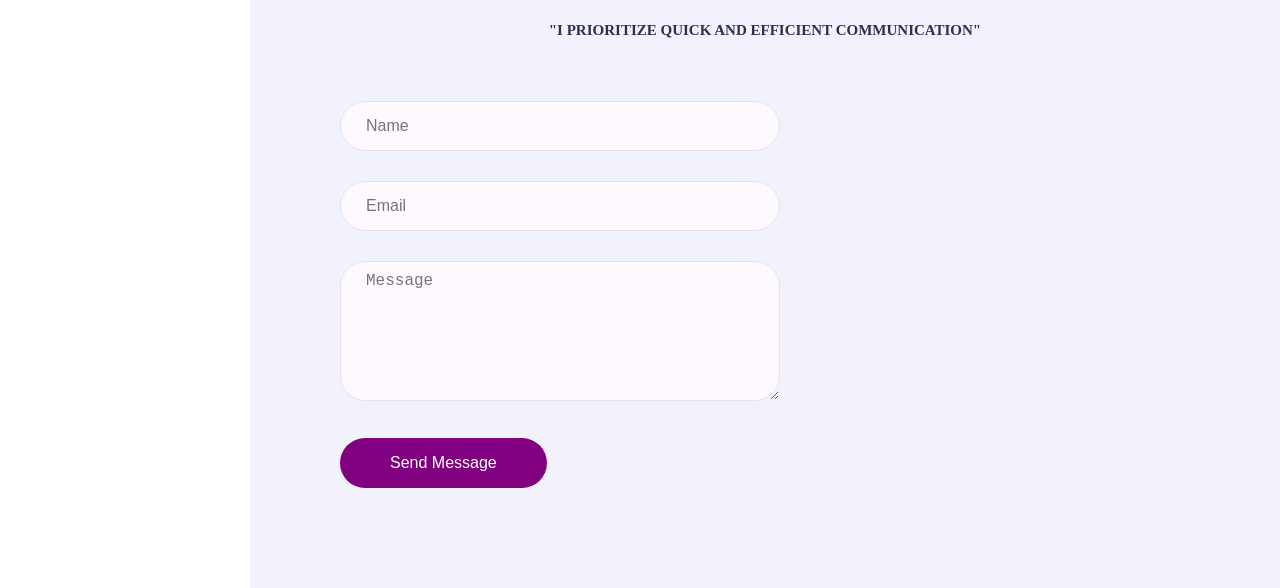
==== commit 70e3efdc: "Update index.html" ====
--- a/index.html
+++ b/index.html
@@ -5,7 +5,6 @@
     <meta name="viewport" content="width=device-width, initial-scale=1.0">
     <link rel="stylesheet" href="style.css">
     <link rel="stylesheet" href="color-1.css">
-    <link rel="stylesheet" href="style-switcher.css">
     <link rel="stylesheet" href="https://cdnjs.cloudflare.com/ajax/libs/font-awesome/6.6.0/css/all.min.css">
     <title>Document</title>
 </head>
@@ -19,7 +18,7 @@
                 <span></span>
             </div>
             <ul class="nav">
-                <li><a href="#home" class="active"><i class="fa fa-home"></i>Home</a></li>
+                <li><a href="#home" ><i class="fa fa-home"></i>Home</a></li>
                 <li><a href="about"><i class="fa fa-user"></i>About</a></li>
 <!--                 <li><a href="#"><i class="fa fa-list"></i>Services</a></li> -->
                 <li><a href="#edu-exp"><i class="fa fa-briefcase"></i>Education & Experience</a></li>
@@ -197,26 +196,26 @@
                                                         I have Completed the Developer and Technology Job Simulation where I developed an end to end understanding of the Software Development Lifecycle in Accenture UK Developer and Technology Virtual Experience Programme on Forage.
                                                     </p>
                                                 </div>
-                                                <div class="timeline-item">
-                                                    <div class="circle-dot"></div>
-                                                    <h3 class="timeline-date">
-                                                        <i class="fa fa-calendar"></i> August 3rd, 2024
-                                                    </h3>
-                                                    <h4 class="timeline-title"> Cloud Platform Job Simulation</h4>
-                                                    <p class="timeline-text">
-                                                        I have Completed Cloud Platform Job Simulation of Verizon on Forage. I have learnt skills like Agile environment, Concept demonstration, Research and many more
-                                                    </p>
-                                                </div>
-                                            </div>
-                                        </div>
-                                    </div>
-                                </div>
-                            </div>
-                        </section>
+                                                    <div class="timeline-item">
+                                                        <div class="circle-dot"></div>
+                                                        <h3 class="timeline-date">
+                                                            <i class="fa fa-calendar"></i> August 3rd, 2024
+                                                        </h3>
+                                                        <h4 class="timeline-title"> Cloud Platform Job Simulation</h4>
+                                                        <p class="timeline-text">
+                                                            I have Completed Cloud Platform Job Simulation of Verizon on Forage. I have learnt skills like Agile environment, Concept demonstration, Research and many more
+                                                        </p>
+                                                    </div>
+                                                </div>
+                                            </div>
+                                        </div>
+                                    </div>
+                                </div>
+                            </section>
+                        </div>
                     </div>
                 </div>
-            </div>
-        </section>
+            </section>
             <section id = "contactMe" class="contact section">
                 <div class="container">
                     <div class="row">
